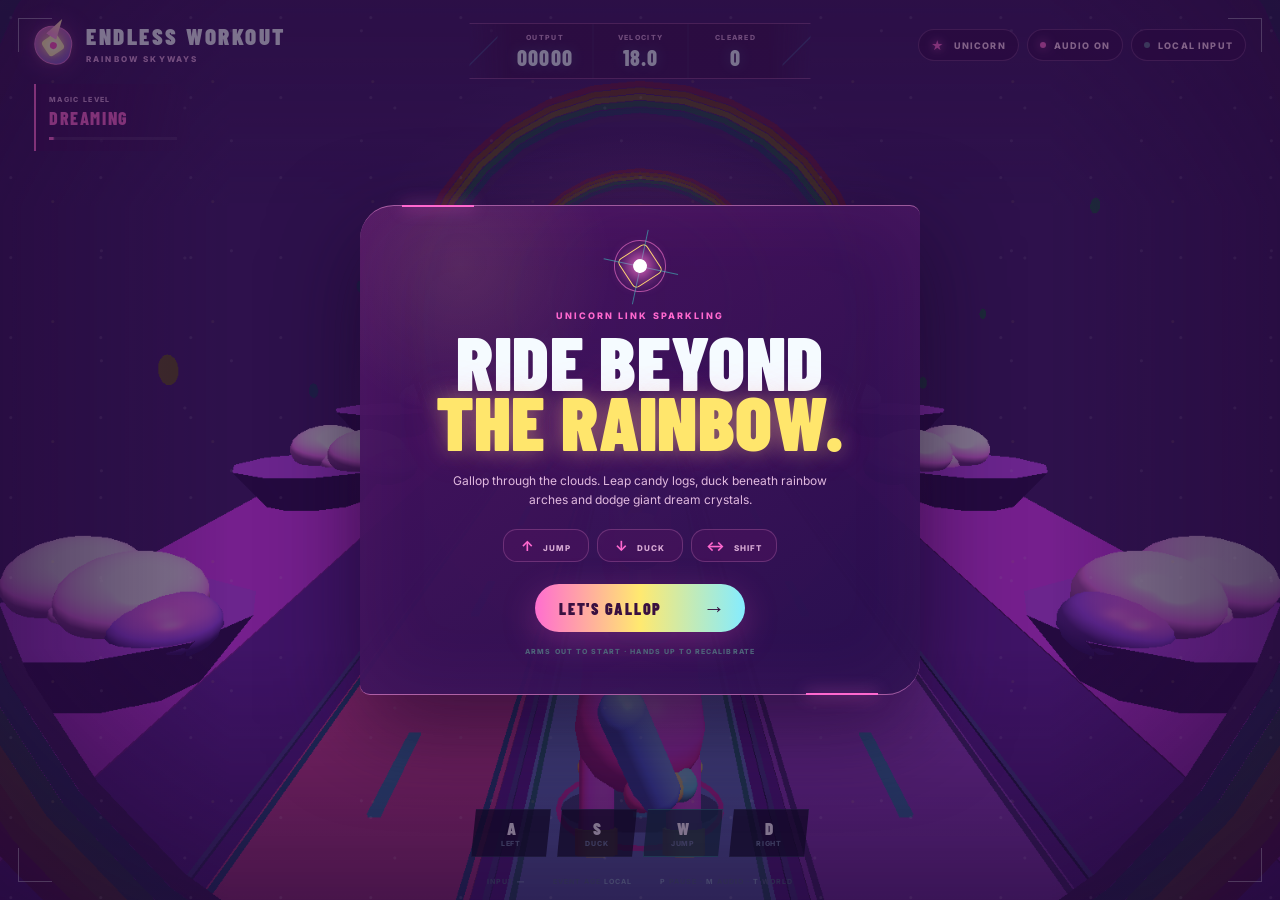
==== index.html @ 3e3524ad "Deploy receiver from e53e423" ====
<!doctype html>
<html lang="en">
  <head>
    <meta charset="UTF-8" />
    <meta name="viewport" content="width=device-width, initial-scale=1.0" />
    <meta name="theme-color" content="#030712" />
    <meta
      name="description"
      content="Power the Kinetic Engine with your movement in Endless Workout."
    />
    <meta property="og:title" content="Endless Workout — The Kinetic Engine" />
    <meta
      property="og:description"
      content="Jump, duck and shift lanes to power an endless machine."
    />
    <meta
      property="og:image"
      content="https://willcalderwood.github.io/endless-workout-receiver/og.png"
    />
    <meta name="twitter:card" content="summary_large_image" />
    <meta name="twitter:title" content="Endless Workout — The Kinetic Engine" />
    <meta
      name="twitter:image"
      content="https://willcalderwood.github.io/endless-workout-receiver/og.png"
    />
    <title>Endless Workout — The Kinetic Engine</title>
    <script type="module" crossorigin src="./assets/halfFloat-CGyGt75T.js"></script>
    <script type="module" crossorigin src="./assets/math.scalar.functions-Bg-lysIT.js"></script>
    <script type="module" crossorigin src="./assets/math.color.pure-EvBOUi5c.js"></script>
    <script type="module" crossorigin src="./assets/typeStore-Cu_sj2zM.js"></script>
    <script type="module" crossorigin src="./assets/logger-CuBYPcDK.js"></script>
    <script type="module" crossorigin src="./assets/guid-DigMbJ0H.js"></script>
    <script type="module" crossorigin src="./assets/drawWrapper-DWLwap_x.js"></script>
    <script type="module" crossorigin src="./assets/shaderStore-D-XQlhUT.js"></script>
    <script type="module" crossorigin src="./assets/internalTexture-DEEFsUfU.js"></script>
    <script type="module" crossorigin src="./assets/preload-helper-CkddClZO.js"></script>
    <script type="module" crossorigin src="./assets/main-DGam23gw.js"></script>
    <link rel="stylesheet" crossorigin href="./assets/main-DDCzw5DS.css">
  </head>
  <body>
    <div id="app"></div>
  </body>
</html>
---- assets/main-DDCzw5DS.css ----
@import "https://fonts.googleapis.com/css2?family=Barlow+Condensed:wght@600;700;800;900&family=Inter:wght@500;600;700;800&display=swap";:root{color:#f5fbff;font-synthesis:none;text-rendering:optimizelegibility;--cyan:#42f5dc;--blue:#41a4ff;--lime:#b8ff4a;--amber:#ffc84b;--red:#ff4a5f;--panel:#050c1beb;--line:#6cc7ff33;background:#030712;font-family:Inter,system-ui,-apple-system,BlinkMacSystemFont,Segoe UI,Roboto,Noto Sans,Ubuntu,Cantarell,Helvetica Neue,sans-serif}*{box-sizing:border-box}html,body,#app,.shell{width:100%;height:100%;margin:0;overflow:hidden}button{font:inherit}.shell{isolation:isolate;background:#030712;position:relative}#game-canvas{touch-action:none;outline:none;width:100%;height:100%;display:block}.screen-vignette,.screen-vignette:after{z-index:1;content:"";pointer-events:none;position:absolute;top:0;bottom:0;left:0;right:0}.screen-vignette{background:linear-gradient(90deg,#01030a75,#0000 18% 82%,#01030a75),linear-gradient(#01040d8f,#0000 23% 72%,#0103098f)}.screen-vignette:after{opacity:.16;background:repeating-linear-gradient(#0000 0 3px,#60dbff14 4px)}.corner{z-index:3;opacity:.45;border-color:var(--cyan);pointer-events:none;width:34px;height:34px;position:absolute}.corner-tl{border-top:1px solid;border-left:1px solid;top:18px;left:18px}.corner-tr{border-top:1px solid;border-right:1px solid;top:18px;right:18px}.corner-bl{border-bottom:1px solid;border-left:1px solid;bottom:18px;left:18px}.corner-br{border-bottom:1px solid;border-right:1px solid;bottom:18px;right:18px}.topbar{z-index:4;pointer-events:none;justify-content:space-between;align-items:center;padding:26px 34px;display:flex;position:absolute;top:0;bottom:auto;left:0;right:0}.brand,.system-controls,.connection,.world-toggle,.audio-toggle{align-items:center;display:flex}.brand{gap:14px}.brand-mark{background:#07232cc2;border:1px solid #42f5dc7a;place-items:center;width:38px;height:38px;display:grid;position:relative;transform:rotate(45deg);box-shadow:inset 0 0 16px #42f5dc1f,0 0 22px #42f5dc29}.brand-mark:before,.brand-mark:after,.brand-mark i{content:"";position:absolute}.brand-mark:before{border:2px solid var(--cyan);border-radius:50%;width:21px;height:21px}.brand-mark:after{width:7px;height:7px;box-shadow:0 0 12px 3px var(--cyan);background:#fff;border-radius:50%}.brand-mark i{background:var(--cyan);width:28px;height:1px}.brand strong,.brand small{display:block}.brand strong{letter-spacing:.11em;font-family:Barlow Condensed,sans-serif;font-size:23px;font-weight:900;line-height:.92}.brand small{color:#6c88a6;letter-spacing:.27em;margin-top:6px;font-size:8px;font-weight:800}.system-controls{pointer-events:auto;gap:8px}.connection,.world-toggle,.audio-toggle{color:#8fa6bd;letter-spacing:.13em;background:#040a18d1;border:1px solid #75a6ce29;border-radius:2px;gap:8px;height:32px;padding:0 12px;font-size:9px;font-weight:800}.connection span,.world-toggle i,.audio-toggle i{background:#60758d;border-radius:50%;width:6px;height:6px}.world-toggle{cursor:pointer}.world-toggle i{width:auto;height:auto;color:var(--cyan);text-shadow:0 0 10px var(--cyan);background:0 0;font-size:12px;font-style:normal}.connection.cast span,.audio-toggle i{background:var(--cyan);box-shadow:0 0 11px var(--cyan)}.audio-toggle{cursor:pointer}.audio-toggle.muted{color:#596779}.audio-toggle.muted i{box-shadow:none;background:#4d5867}.stats{z-index:4;pointer-events:none;background:linear-gradient(90deg,#0000,#040d1ded 12% 88%,#0000);border-top:1px solid #52daff4d;border-bottom:1px solid #52daff21;align-items:stretch;display:flex;position:absolute;top:23px;left:50%;transform:translate(-50%)}.stats:before,.stats:after{content:"";background:linear-gradient(135deg,#0000 48%,#52daff47 50%,#0000 52%);width:28px}.stats div{text-align:center;min-width:95px;padding:9px 17px 8px}.stats div+div{border-left:1px solid #59a6d321}.stats small,.stats strong,.phase-panel small,.phase-panel strong{display:block}.stats small,.phase-panel small{color:#5d7896;letter-spacing:.19em;font-size:7px;font-weight:800}.stats strong{color:#edfaff;letter-spacing:.06em;text-shadow:0 0 14px #66dbff38;margin-top:2px;font-family:Barlow Condensed,sans-serif;font-size:22px;font-weight:800}.phase-panel{z-index:4;border-left:2px solid var(--phase-color,var(--cyan));pointer-events:none;background:linear-gradient(90deg,#030b19e6,#030b1940);width:156px;padding:11px 13px;position:absolute;top:84px;left:34px}.phase-panel[data-accent=lime]{--phase-color:var(--lime)}.phase-panel[data-accent=amber]{--phase-color:var(--amber)}.phase-panel[data-accent=red]{--phase-color:var(--red)}.phase-panel strong{color:var(--phase-color,var(--cyan));letter-spacing:.09em;margin-top:3px;font-family:Barlow Condensed,sans-serif;font-size:18px;font-weight:800}.intensity-track{background:#ffffff17;height:3px;margin-top:8px;display:block;overflow:hidden}.intensity-track i{transform-origin:0;background:var(--phase-color,var(--cyan));width:100%;height:100%;box-shadow:0 0 12px var(--phase-color,var(--cyan));transition:transform .16s linear,background .3s;display:block;transform:scaleX(.035)}.action-flash{z-index:5;opacity:0;color:#bafff5;clip-path:polygon(8px 0,100% 0,calc(100% - 8px) 100%,0 100%);letter-spacing:.18em;text-align:center;pointer-events:none;background:#030e19e6;border:1px solid #42f5dc61;min-width:108px;padding:7px 18px 6px;font-family:Barlow Condensed,sans-serif;font-size:18px;font-weight:900;transition:all .11s ease-out;position:absolute;top:19%;left:50%;transform:translate(-50%,-10px)scale(.92)}.action-flash.visible{opacity:1;transform:translate(-50%)scale(1)}.countdown-overlay{z-index:20;opacity:0;visibility:hidden;color:#fff;pointer-events:none;background:radial-gradient(circle,#16808a6b,#020711eb 40%,#02050db8);place-content:center;justify-items:center;transition:opacity .1s linear;display:grid;position:absolute;top:0;bottom:0;left:0;right:0}.countdown-overlay.visible{opacity:1;visibility:visible}.countdown-core{border:1px solid #42f5dc2e;width:min(44vw,520px);height:min(44vw,520px);animation:5s linear infinite core-rotate;position:absolute;top:50%;left:50%;transform:translate(-50%,-50%)rotate(45deg)}.countdown-core:before,.countdown-core:after{content:"";border:1px solid #42f5dc40;position:absolute;top:12%;bottom:12%;left:12%;right:12%}.countdown-core:after{background:#42f5dc0d;top:28%;bottom:28%;left:28%;right:28%;box-shadow:inset 0 0 40px #42f5dc1f,0 0 50px #42f5dc14}.countdown-overlay small,.countdown-overlay span{z-index:1;letter-spacing:.25em;font-weight:800}.countdown-overlay small{color:var(--cyan);font-size:clamp(15px,1.7vw,27px)}.countdown-overlay strong{z-index:1;text-shadow:0 0 28px #42f5dca6,0 22px 80px #0000008c;margin-top:-.05em;font-family:Barlow Condensed,sans-serif;font-size:clamp(180px,28vw,360px);font-weight:900;line-height:.88}.countdown-overlay span{color:#7190a6;font-size:clamp(7px,.8vw,11px)}.countdown-overlay.pulse strong{animation:.36s ease-out countdown-pulse}@keyframes countdown-pulse{0%{opacity:.28;transform:scale(1.24)}to{opacity:1;transform:scale(1)}}@keyframes core-rotate{to{transform:translate(-50%,-50%)rotate(405deg)}}.overlay{z-index:10;opacity:0;visibility:hidden;background:radial-gradient(circle at 50% 54%,#0f5b622e,#0000 32%),#01040c9e;place-items:center;padding:24px;transition:opacity .18s;display:grid;position:absolute;top:0;bottom:0;left:0;right:0}.overlay.visible{opacity:1;visibility:visible}.overlay-card{text-align:center;background-color:#0000;background-image:linear-gradient(135deg,#0000 15px,#050f20f7 16px),linear-gradient(-45deg,#0000 15px,#050f20f7 16px);background-position:0 0,100% 100%;background-repeat:no-repeat;background-size:52% 52%;background-attachment:scroll,scroll;background-origin:padding-box,padding-box;background-clip:border-box,border-box;border-top:1px solid #54efe373;border-bottom:1px solid #54efe32e;width:min(560px,92vw);padding:34px 46px 38px;position:relative;box-shadow:0 30px 90px #0000008c,inset 0 0 80px #21a0a90f}.overlay-card:before,.overlay-card:after{content:"";background:var(--cyan);width:72px;height:2px;box-shadow:0 0 16px var(--cyan);position:absolute}.overlay-card:before{top:-1px;left:42px}.overlay-card:after{bottom:-1px;right:42px}.core-emblem{border:1px solid #42f5dc5c;width:52px;height:52px;margin:0 auto 18px;position:relative;transform:rotate(45deg)}.core-emblem:before,.core-emblem:after,.core-emblem i,.core-emblem b{content:"";position:absolute}.core-emblem:before{border:1px solid var(--cyan);top:8px;bottom:8px;left:8px;right:8px}.core-emblem:after{box-shadow:0 0 17px 5px var(--cyan);background:#fff;border-radius:50%;top:18px;bottom:18px;left:18px;right:18px}.core-emblem i{background:#42f5dc73;width:76px;height:1px;top:50%;left:-12px}.core-emblem b{background:#42f5dc73;width:1px;height:76px;top:-12px;left:50%}.eyebrow{color:var(--cyan);letter-spacing:.23em;margin:0 0 10px;font-size:9px;font-weight:800}.overlay h1{letter-spacing:-.02em;text-transform:uppercase;margin:0;font-family:Barlow Condensed,sans-serif;font-size:clamp(50px,7vw,76px);font-weight:900;line-height:.79}.overlay h1 em{color:var(--cyan);text-shadow:0 0 24px #42f5dc59;font-style:normal}.overlay[data-mode=game-over] h1 em{color:var(--red);text-shadow:0 0 24px #ff4a5f59}.overlay-card>p:not(.eyebrow){color:#91a8bd;max-width:410px;margin:20px auto;font-size:12px;line-height:1.62}.movement-key{justify-content:center;gap:8px;margin-bottom:22px;display:flex}.movement-key span{color:#6f8399;letter-spacing:.12em;background:#0209158f;border:1px solid #71b0d621;min-width:86px;padding:7px 10px;font-size:8px;font-weight:800}.movement-key b{color:var(--cyan);margin-right:5px;font-size:14px}.overlay button{color:#01131a;background:linear-gradient(90deg, var(--cyan), #80d8ff);clip-path:polygon(8px 0,100% 0,calc(100% - 8px) 100%,0 100%);cursor:pointer;letter-spacing:.11em;border:0;justify-content:space-between;align-items:center;gap:20px;min-width:210px;height:48px;padding:0 18px 0 24px;font-family:Barlow Condensed,sans-serif;font-size:16px;font-weight:900;transition:transform .12s;display:inline-flex;box-shadow:0 10px 34px #42f5dc33}.overlay button:hover,.overlay button:active{transform:scale(1.025)}.overlay button i{font-size:22px;font-style:normal}.pose-hint{color:#4e6379;letter-spacing:.16em;margin-top:15px;font-size:7px;font-weight:800;display:block}.phase-announcement{z-index:6;opacity:0;pointer-events:none;--phase-announcement:var(--cyan);justify-items:center;transition:all .24s ease-out;display:grid;position:absolute;top:27%;left:50%;transform:translate(-50%,18px)scale(.94)}.phase-announcement[data-accent=lime]{--phase-announcement:var(--lime)}.phase-announcement[data-accent=amber]{--phase-announcement:var(--amber)}.phase-announcement[data-accent=red]{--phase-announcement:var(--red)}.phase-announcement.visible{opacity:1;transform:translate(-50%)scale(1)}.phase-announcement small{color:#7590a4;letter-spacing:.28em;font-size:8px;font-weight:800}.phase-announcement strong{color:var(--phase-announcement);letter-spacing:.08em;text-shadow:0 0 28px color-mix(in srgb, var(--phase-announcement) 40%, transparent);margin-top:1px;font-family:Barlow Condensed,sans-serif;font-size:clamp(38px,5.5vw,66px);font-weight:900;line-height:1}.controls{z-index:4;gap:6px;display:flex;position:absolute;bottom:43px;left:50%;transform:translate(-50%)}.controls button{color:#d7e9f5;clip-path:polygon(5px 0,100% 0,calc(100% - 5px) 100%,0 100%);cursor:pointer;background:#030a18c7;border:1px solid #68a8cf29;border-radius:0;min-width:80px;padding:8px 12px}.controls button:hover,.controls button:active{background:#092b35d9;border-color:#42f5dca6}.controls button.primary{background:#0a363ed1;border-color:#42f5dc52}.controls kbd,.controls span{display:block}.controls kbd{color:#fff;font-family:Barlow Condensed,sans-serif;font-size:17px;font-weight:900}.controls span{color:#617b93;letter-spacing:.14em;margin-top:1px;font-size:7px;font-weight:800}.cast-mode .controls{display:none}footer{z-index:4;color:#425a73;letter-spacing:.14em;pointer-events:none;justify-content:center;gap:28px;font-size:7px;font-weight:700;display:flex;position:absolute;top:auto;bottom:14px;left:24px;right:24px}footer strong{color:#7898b2}.cast-mode footer{bottom:22px}.shell[data-state=game-over] .screen-vignette{background:radial-gradient(circle,#0000 30%,#5204125c),linear-gradient(#01040d80,#0000 30%,#01030999)}.shell[data-world=rainbow]{--cyan:#ff68cf;--blue:#79dfff;--lime:#9dff85;--amber:#ffe45e;--red:#ff6d9f;--panel:#2d0c43eb;--line:#ff91e04d;background:#2b123f}.shell[data-world=rainbow] .screen-vignette{background:radial-gradient(circle at 50% 36%,#ffc2f712,#0000 34%),linear-gradient(90deg,#29093e75,#0000 18% 82%,#29093e75),linear-gradient(#35104a57,#0000 23% 72%,#1e093794)}.shell[data-world=rainbow] .screen-vignette:after{opacity:.12;background:radial-gradient(circle at 12% 22%,#fff 0 1px,#0000 2px) 0 0/90px 80px,radial-gradient(circle at 78% 28%,#fff 0 1px,#0000 2px) 0 0/130px 110px,radial-gradient(circle at 33% 68%,#ffe668 0 1px,#0000 2px) 0 0/160px 120px,radial-gradient(circle at 88% 72%,#fff 0 1px,#0000 2px) 0 0/210px 150px}.shell[data-world=rainbow] .brand-mark{background:linear-gradient(145deg,#ff69cdb8,#6f4be2c7);border-color:#ff82dbb8;border-radius:50% 50% 42% 58%;transform:rotate(12deg);box-shadow:inset 0 0 18px #fff3,0 0 24px #ff55cc4d}.shell[data-world=rainbow] .brand-mark:before{background:#fff4a4;border:0;border-radius:4px;width:18px;height:18px;transform:rotate(45deg);box-shadow:0 0 14px #ffe45e}.shell[data-world=rainbow] .brand-mark:after{background:#ff55b9;width:7px;height:7px;box-shadow:0 0 9px 2px #fff}.shell[data-world=rainbow] .brand-mark i{clip-path:polygon(50% 0,100% 100%,0 100%);background:linear-gradient(#fff6a8,#ff8ed9);width:12px;height:21px;top:-10px;transform:rotate(20deg)}.shell[data-world=rainbow] .brand small{color:#e5a9df}.shell[data-world=rainbow] .connection,.shell[data-world=rainbow] .world-toggle,.shell[data-world=rainbow] .audio-toggle{color:#ffd4f2;background:#370e4fc7;border-color:#ffa7e540;border-radius:16px}.shell[data-world=rainbow] .stats{background:linear-gradient(90deg,#0000,#3b1351e6 12% 88%,#0000);border-color:#ff97df59}.shell[data-world=rainbow] .stats small,.shell[data-world=rainbow] .phase-panel small{color:#d6a2d6}.shell[data-world=rainbow] .phase-panel{background:linear-gradient(90deg,#3d0f56eb,#48155e33);border-radius:0 18px 18px 0}.shell[data-world=rainbow] .overlay{background:radial-gradient(circle at 50% 48%,#ff68cf33,#0000 38%),#1f08348f}.shell[data-world=rainbow] .overlay-card{background:radial-gradient(circle at 18% 12%,#ffeb801a,#0000 24%),linear-gradient(145deg,#4a1461f7,#260f4cf7);border-color:#ff9ae08a;border-radius:34px 10px;box-shadow:0 30px 90px #160426a3,inset 0 0 80px #ff57c814}.shell[data-world=rainbow] .core-emblem{border-color:#ff79d394;border-radius:50%;transform:rotate(12deg)}.shell[data-world=rainbow] .core-emblem:before{border-color:#ffe55f;border-radius:5px;transform:rotate(45deg)}.shell[data-world=rainbow] .core-emblem:after{background:#fff;box-shadow:0 0 17px 5px #ff79d3}.shell[data-world=rainbow] .overlay h1{letter-spacing:.005em}.shell[data-world=rainbow] .overlay h1 em,.shell[data-world=rainbow] .overlay[data-mode=game-over] h1 em{color:#ffe66c;text-shadow:0 0 20px #ffe66c59,0 0 42px #ff5acb3d}.shell[data-world=rainbow] .overlay-card>p:not(.eyebrow){color:#e1badf}.shell[data-world=rainbow] .movement-key span{color:#d7aad4;background:#4a135e94;border-color:#ff9bdf38;border-radius:14px}.shell[data-world=rainbow] .overlay button{color:#391040;clip-path:none;background:linear-gradient(90deg,#ff6ecf,#ffe970,#85ecff);border-radius:24px;box-shadow:0 10px 34px #ff53c642}.shell[data-world=rainbow][data-state=game-over] .screen-vignette{background:radial-gradient(circle,#0000 30%,#5a1b7e4d),linear-gradient(#290b424d,#0000 30%,#20093a80)}@media (max-width:820px){.topbar{padding:17px}.brand strong{font-size:18px}.brand-mark{width:31px;height:31px}.audio-toggle,.world-toggle,.connection{padding:0 8px}.audio-toggle span,.world-toggle span,.connection{font-size:7px}.stats{top:68px}.stats div{min-width:72px;padding:7px 9px}.stats strong{font-size:18px}.phase-panel{top:118px;left:18px}.overlay-card{padding:28px 24px 30px}.movement-key span{min-width:70px;padding-inline-start:7px;padding-inline-end:7px}.controls{width:calc(100% - 24px);bottom:34px}.controls button{flex:1;min-width:0}footer{display:none}}
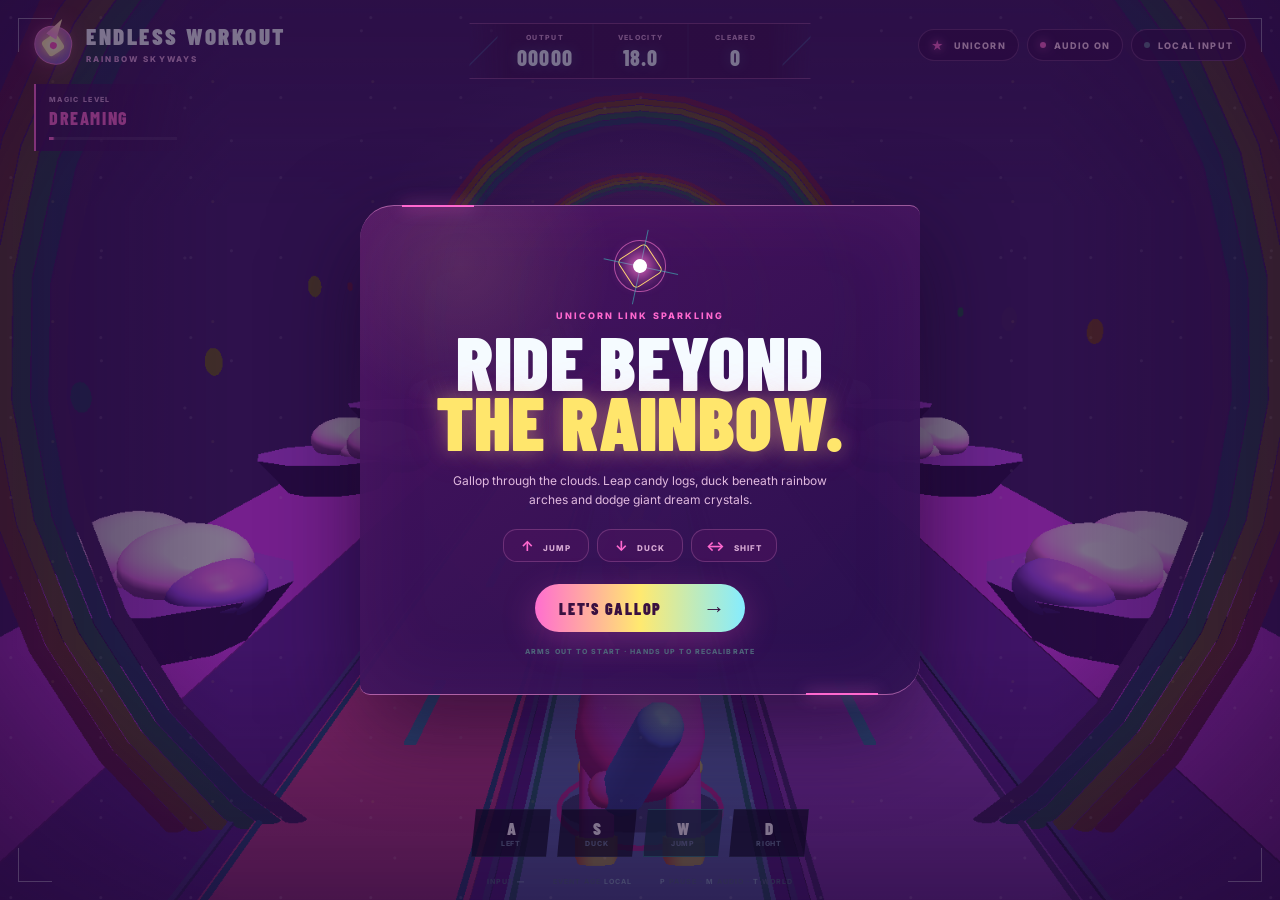
==== commit 589ae034: "Deploy receiver from d49eb2d" ====
--- a/index.html
+++ b/index.html
@@ -34,7 +34,7 @@
     <script type="module" crossorigin src="./assets/shaderStore-D-XQlhUT.js"></script>
     <script type="module" crossorigin src="./assets/internalTexture-DEEFsUfU.js"></script>
     <script type="module" crossorigin src="./assets/preload-helper-CkddClZO.js"></script>
-    <script type="module" crossorigin src="./assets/main-DGam23gw.js"></script>
+    <script type="module" crossorigin src="./assets/main-Bo7nq6jV.js"></script>
     <link rel="stylesheet" crossorigin href="./assets/main-DDCzw5DS.css">
   </head>
   <body>
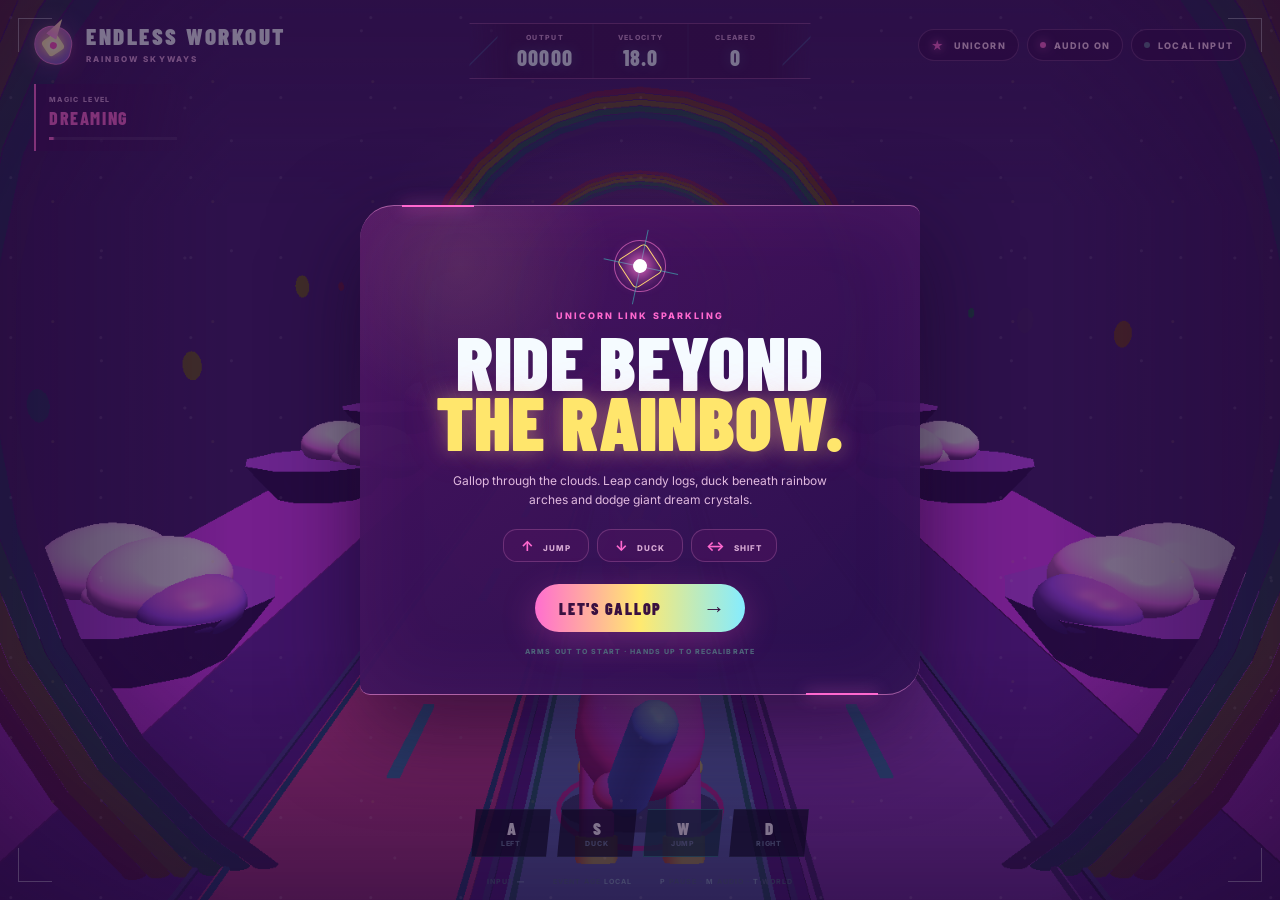
==== commit 14e21abe: "Deploy receiver from 492effd" ====
--- a/index.html
+++ b/index.html
@@ -34,7 +34,7 @@
     <script type="module" crossorigin src="./assets/shaderStore-D-XQlhUT.js"></script>
     <script type="module" crossorigin src="./assets/internalTexture-DEEFsUfU.js"></script>
     <script type="module" crossorigin src="./assets/preload-helper-CkddClZO.js"></script>
-    <script type="module" crossorigin src="./assets/main-Bo7nq6jV.js"></script>
+    <script type="module" crossorigin src="./assets/main-CTyGN_AQ.js"></script>
     <link rel="stylesheet" crossorigin href="./assets/main-DDCzw5DS.css">
   </head>
   <body>
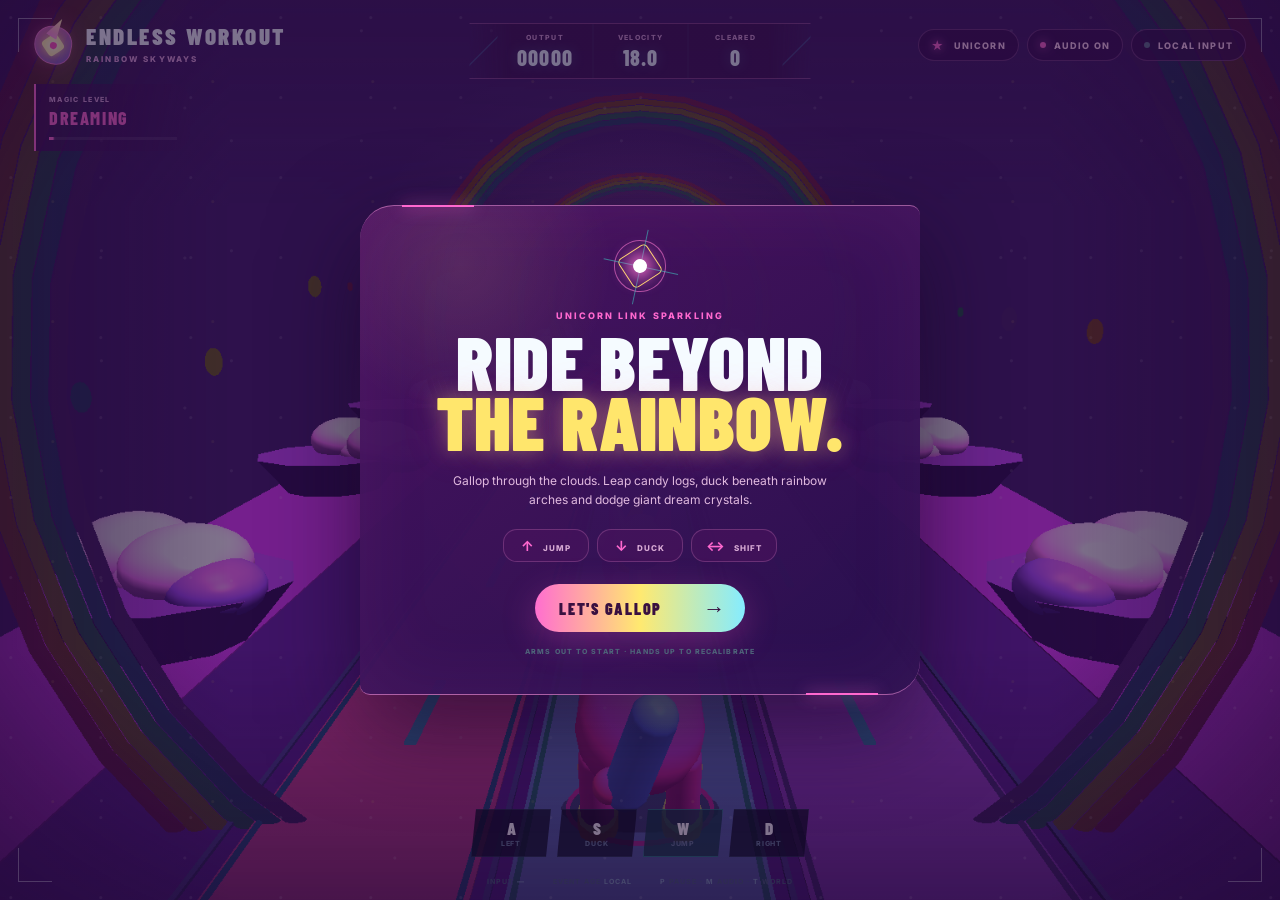
==== commit d75eb071: "Deploy receiver from e033630" ====
--- a/index.html
+++ b/index.html
@@ -27,15 +27,21 @@
     <script type="module" crossorigin src="./assets/halfFloat-CGyGt75T.js"></script>
     <script type="module" crossorigin src="./assets/math.scalar.functions-Bg-lysIT.js"></script>
     <script type="module" crossorigin src="./assets/math.color.pure-EvBOUi5c.js"></script>
-    <script type="module" crossorigin src="./assets/typeStore-Cu_sj2zM.js"></script>
     <script type="module" crossorigin src="./assets/logger-CuBYPcDK.js"></script>
     <script type="module" crossorigin src="./assets/guid-DigMbJ0H.js"></script>
-    <script type="module" crossorigin src="./assets/drawWrapper-DWLwap_x.js"></script>
+    <script type="module" crossorigin src="./assets/baseTexture.pure-Crr2pyZe.js"></script>
+    <script type="module" crossorigin src="./assets/typeStore-Cu_sj2zM.js"></script>
     <script type="module" crossorigin src="./assets/shaderStore-D-XQlhUT.js"></script>
     <script type="module" crossorigin src="./assets/internalTexture-DEEFsUfU.js"></script>
     <script type="module" crossorigin src="./assets/preload-helper-CkddClZO.js"></script>
-    <script type="module" crossorigin src="./assets/main-CTyGN_AQ.js"></script>
-    <link rel="stylesheet" crossorigin href="./assets/main-DDCzw5DS.css">
+    <script type="module" crossorigin src="./assets/postProcess.pure-CHfMHiqd.js"></script>
+    <script type="module" crossorigin src="./assets/fileTools.pure-DlBdK7kQ.js"></script>
+    <script type="module" crossorigin src="./assets/tools.pure-_d7qaL6T.js"></script>
+    <script type="module" crossorigin src="./assets/texture.pure-Cvn_fG4A.js"></script>
+    <script type="module" crossorigin src="./assets/sphericalPolynomial.pure-BtMr_ZXT.js"></script>
+    <script type="module" crossorigin src="./assets/textureLoaderManager-B6XkDvTL.js"></script>
+    <script type="module" crossorigin src="./assets/main-DaXzMej8.js"></script>
+    <link rel="stylesheet" crossorigin href="./assets/main-BEB62rip.css">
   </head>
   <body>
     <div id="app"></div>
--- a/assets/main-BEB62rip.css
+++ b/assets/main-BEB62rip.css
@@ -0,0 +1 @@
+@import "https://fonts.googleapis.com/css2?family=Barlow+Condensed:wght@600;700;800;900&family=Inter:wght@500;600;700;800&display=swap";:root{color:#f5fbff;font-synthesis:none;text-rendering:optimizelegibility;--cyan:#42f5dc;--blue:#41a4ff;--lime:#b8ff4a;--amber:#ffc84b;--red:#ff4a5f;--panel:#050c1beb;--line:#6cc7ff33;background:#030712;font-family:Inter,system-ui,-apple-system,BlinkMacSystemFont,Segoe UI,Roboto,Noto Sans,Ubuntu,Cantarell,Helvetica Neue,sans-serif}*{box-sizing:border-box}html,body,#app,.shell{width:100%;height:100%;margin:0;overflow:hidden}button{font:inherit}.shell{isolation:isolate;background:#030712;position:relative}#game-canvas{image-rendering:auto;touch-action:none;outline:none;width:100%;height:100%;display:block}.screen-vignette,.screen-vignette:after{z-index:1;content:"";pointer-events:none;position:absolute;top:0;bottom:0;left:0;right:0}.screen-vignette{background:linear-gradient(90deg,#01030a75,#0000 18% 82%,#01030a75),linear-gradient(#01040d8f,#0000 23% 72%,#0103098f)}.screen-vignette:after{opacity:.16;background:repeating-linear-gradient(#0000 0 3px,#60dbff14 4px)}.corner{z-index:3;opacity:.45;border-color:var(--cyan);pointer-events:none;width:34px;height:34px;position:absolute}.corner-tl{border-top:1px solid;border-left:1px solid;top:18px;left:18px}.corner-tr{border-top:1px solid;border-right:1px solid;top:18px;right:18px}.corner-bl{border-bottom:1px solid;border-left:1px solid;bottom:18px;left:18px}.corner-br{border-bottom:1px solid;border-right:1px solid;bottom:18px;right:18px}.topbar{z-index:4;pointer-events:none;justify-content:space-between;align-items:center;padding:26px 34px;display:flex;position:absolute;top:0;bottom:auto;left:0;right:0}.brand,.system-controls,.connection,.world-toggle,.audio-toggle{align-items:center;display:flex}.brand{gap:14px}.brand-mark{background:#07232cc2;border:1px solid #42f5dc7a;place-items:center;width:38px;height:38px;display:grid;position:relative;transform:rotate(45deg);box-shadow:inset 0 0 16px #42f5dc1f,0 0 22px #42f5dc29}.brand-mark:before,.brand-mark:after,.brand-mark i{content:"";position:absolute}.brand-mark:before{border:2px solid var(--cyan);border-radius:50%;width:21px;height:21px}.brand-mark:after{width:7px;height:7px;box-shadow:0 0 12px 3px var(--cyan);background:#fff;border-radius:50%}.brand-mark i{background:var(--cyan);width:28px;height:1px}.brand strong,.brand small{display:block}.brand strong{letter-spacing:.11em;font-family:Barlow Condensed,sans-serif;font-size:23px;font-weight:900;line-height:.92}.brand small{color:#6c88a6;letter-spacing:.27em;margin-top:6px;font-size:8px;font-weight:800}.system-controls{pointer-events:auto;gap:8px}.connection,.world-toggle,.audio-toggle{color:#8fa6bd;letter-spacing:.13em;background:#040a18d1;border:1px solid #75a6ce29;border-radius:2px;gap:8px;height:32px;padding:0 12px;font-size:9px;font-weight:800}.connection span,.world-toggle i,.audio-toggle i{background:#60758d;border-radius:50%;width:6px;height:6px}.world-toggle{cursor:pointer}.world-toggle i{width:auto;height:auto;color:var(--cyan);text-shadow:0 0 10px var(--cyan);background:0 0;font-size:12px;font-style:normal}.connection.cast span,.audio-toggle i{background:var(--cyan);box-shadow:0 0 11px var(--cyan)}.audio-toggle{cursor:pointer}.audio-toggle.muted{color:#596779}.audio-toggle.muted i{box-shadow:none;background:#4d5867}.stats{z-index:4;pointer-events:none;background:linear-gradient(90deg,#0000,#040d1ded 12% 88%,#0000);border-top:1px solid #52daff4d;border-bottom:1px solid #52daff21;align-items:stretch;display:flex;position:absolute;top:23px;left:50%;transform:translate(-50%)}.stats:before,.stats:after{content:"";background:linear-gradient(135deg,#0000 48%,#52daff47 50%,#0000 52%);width:28px}.stats div{text-align:center;min-width:95px;padding:9px 17px 8px}.stats div+div{border-left:1px solid #59a6d321}.stats small,.stats strong,.phase-panel small,.phase-panel strong{display:block}.stats small,.phase-panel small{color:#5d7896;letter-spacing:.19em;font-size:7px;font-weight:800}.stats strong{color:#edfaff;letter-spacing:.06em;text-shadow:0 0 14px #66dbff38;margin-top:2px;font-family:Barlow Condensed,sans-serif;font-size:22px;font-weight:800}.phase-panel{z-index:4;border-left:2px solid var(--phase-color,var(--cyan));pointer-events:none;background:linear-gradient(90deg,#030b19e6,#030b1940);width:156px;padding:11px 13px;position:absolute;top:84px;left:34px}.phase-panel[data-accent=lime]{--phase-color:var(--lime)}.phase-panel[data-accent=amber]{--phase-color:var(--amber)}.phase-panel[data-accent=red]{--phase-color:var(--red)}.phase-panel strong{color:var(--phase-color,var(--cyan));letter-spacing:.09em;margin-top:3px;font-family:Barlow Condensed,sans-serif;font-size:18px;font-weight:800}.intensity-track{background:#ffffff17;height:3px;margin-top:8px;display:block;overflow:hidden}.intensity-track i{transform-origin:0;background:var(--phase-color,var(--cyan));width:100%;height:100%;box-shadow:0 0 12px var(--phase-color,var(--cyan));transition:transform .16s linear,background .3s;display:block;transform:scaleX(.035)}.action-flash{z-index:5;opacity:0;color:#bafff5;clip-path:polygon(8px 0,100% 0,calc(100% - 8px) 100%,0 100%);letter-spacing:.18em;text-align:center;pointer-events:none;background:#030e19e6;border:1px solid #42f5dc61;min-width:108px;padding:7px 18px 6px;font-family:Barlow Condensed,sans-serif;font-size:18px;font-weight:900;transition:all .11s ease-out;position:absolute;top:19%;left:50%;transform:translate(-50%,-10px)scale(.92)}.action-flash.visible{opacity:1;transform:translate(-50%)scale(1)}.countdown-overlay{z-index:20;opacity:0;visibility:hidden;color:#fff;pointer-events:none;background:radial-gradient(circle,#16808a6b,#020711eb 40%,#02050db8);place-content:center;justify-items:center;transition:opacity .1s linear;display:grid;position:absolute;top:0;bottom:0;left:0;right:0}.countdown-overlay.visible{opacity:1;visibility:visible}.countdown-core{border:1px solid #42f5dc2e;width:min(44vw,520px);height:min(44vw,520px);animation:5s linear infinite core-rotate;position:absolute;top:50%;left:50%;transform:translate(-50%,-50%)rotate(45deg)}.countdown-core:before,.countdown-core:after{content:"";border:1px solid #42f5dc40;position:absolute;top:12%;bottom:12%;left:12%;right:12%}.countdown-core:after{background:#42f5dc0d;top:28%;bottom:28%;left:28%;right:28%;box-shadow:inset 0 0 40px #42f5dc1f,0 0 50px #42f5dc14}.countdown-overlay small,.countdown-overlay span{z-index:1;letter-spacing:.25em;font-weight:800}.countdown-overlay small{color:var(--cyan);font-size:clamp(15px,1.7vw,27px)}.countdown-overlay strong{z-index:1;text-shadow:0 0 28px #42f5dca6,0 22px 80px #0000008c;margin-top:-.05em;font-family:Barlow Condensed,sans-serif;font-size:clamp(180px,28vw,360px);font-weight:900;line-height:.88}.countdown-overlay span{color:#7190a6;font-size:clamp(7px,.8vw,11px)}.countdown-overlay.pulse strong{animation:.36s ease-out countdown-pulse}@keyframes countdown-pulse{0%{opacity:.28;transform:scale(1.24)}to{opacity:1;transform:scale(1)}}@keyframes core-rotate{to{transform:translate(-50%,-50%)rotate(405deg)}}.overlay{z-index:10;opacity:0;visibility:hidden;background:radial-gradient(circle at 50% 54%,#0f5b622e,#0000 32%),#01040c9e;place-items:center;padding:24px;transition:opacity .18s;display:grid;position:absolute;top:0;bottom:0;left:0;right:0}.overlay.visible{opacity:1;visibility:visible}.overlay-card{text-align:center;background-color:#0000;background-image:linear-gradient(135deg,#0000 15px,#050f20f7 16px),linear-gradient(-45deg,#0000 15px,#050f20f7 16px);background-position:0 0,100% 100%;background-repeat:no-repeat;background-size:52% 52%;background-attachment:scroll,scroll;background-origin:padding-box,padding-box;background-clip:border-box,border-box;border-top:1px solid #54efe373;border-bottom:1px solid #54efe32e;width:min(560px,92vw);padding:34px 46px 38px;position:relative;box-shadow:0 30px 90px #0000008c,inset 0 0 80px #21a0a90f}.overlay-card:before,.overlay-card:after{content:"";background:var(--cyan);width:72px;height:2px;box-shadow:0 0 16px var(--cyan);position:absolute}.overlay-card:before{top:-1px;left:42px}.overlay-card:after{bottom:-1px;right:42px}.core-emblem{border:1px solid #42f5dc5c;width:52px;height:52px;margin:0 auto 18px;position:relative;transform:rotate(45deg)}.core-emblem:before,.core-emblem:after,.core-emblem i,.core-emblem b{content:"";position:absolute}.core-emblem:before{border:1px solid var(--cyan);top:8px;bottom:8px;left:8px;right:8px}.core-emblem:after{box-shadow:0 0 17px 5px var(--cyan);background:#fff;border-radius:50%;top:18px;bottom:18px;left:18px;right:18px}.core-emblem i{background:#42f5dc73;width:76px;height:1px;top:50%;left:-12px}.core-emblem b{background:#42f5dc73;width:1px;height:76px;top:-12px;left:50%}.eyebrow{color:var(--cyan);letter-spacing:.23em;margin:0 0 10px;font-size:9px;font-weight:800}.overlay h1{letter-spacing:-.02em;text-transform:uppercase;margin:0;font-family:Barlow Condensed,sans-serif;font-size:clamp(50px,7vw,76px);font-weight:900;line-height:.79}.overlay h1 em{color:var(--cyan);text-shadow:0 0 24px #42f5dc59;font-style:normal}.overlay[data-mode=game-over] h1 em{color:var(--red);text-shadow:0 0 24px #ff4a5f59}.overlay-card>p:not(.eyebrow){color:#91a8bd;max-width:410px;margin:20px auto;font-size:12px;line-height:1.62}.movement-key{justify-content:center;gap:8px;margin-bottom:22px;display:flex}.movement-key span{color:#6f8399;letter-spacing:.12em;background:#0209158f;border:1px solid #71b0d621;min-width:86px;padding:7px 10px;font-size:8px;font-weight:800}.movement-key b{color:var(--cyan);margin-right:5px;font-size:14px}.overlay button{color:#01131a;background:linear-gradient(90deg, var(--cyan), #80d8ff);clip-path:polygon(8px 0,100% 0,calc(100% - 8px) 100%,0 100%);cursor:pointer;letter-spacing:.11em;border:0;justify-content:space-between;align-items:center;gap:20px;min-width:210px;height:48px;padding:0 18px 0 24px;font-family:Barlow Condensed,sans-serif;font-size:16px;font-weight:900;transition:transform .12s;display:inline-flex;box-shadow:0 10px 34px #42f5dc33}.overlay button:hover,.overlay button:active{transform:scale(1.025)}.overlay button i{font-size:22px;font-style:normal}.pose-hint{color:#4e6379;letter-spacing:.16em;margin-top:15px;font-size:7px;font-weight:800;display:block}.phase-announcement{z-index:6;opacity:0;pointer-events:none;--phase-announcement:var(--cyan);justify-items:center;transition:all .24s ease-out;display:grid;position:absolute;top:27%;left:50%;transform:translate(-50%,18px)scale(.94)}.phase-announcement[data-accent=lime]{--phase-announcement:var(--lime)}.phase-announcement[data-accent=amber]{--phase-announcement:var(--amber)}.phase-announcement[data-accent=red]{--phase-announcement:var(--red)}.phase-announcement.visible{opacity:1;transform:translate(-50%)scale(1)}.phase-announcement small{color:#7590a4;letter-spacing:.28em;font-size:8px;font-weight:800}.phase-announcement strong{color:var(--phase-announcement);letter-spacing:.08em;text-shadow:0 0 28px color-mix(in srgb, var(--phase-announcement) 40%, transparent);margin-top:1px;font-family:Barlow Condensed,sans-serif;font-size:clamp(38px,5.5vw,66px);font-weight:900;line-height:1}.controls{z-index:4;gap:6px;display:flex;position:absolute;bottom:43px;left:50%;transform:translate(-50%)}.controls button{color:#d7e9f5;clip-path:polygon(5px 0,100% 0,calc(100% - 5px) 100%,0 100%);cursor:pointer;background:#030a18c7;border:1px solid #68a8cf29;border-radius:0;min-width:80px;padding:8px 12px}.controls button:hover,.controls button:active{background:#092b35d9;border-color:#42f5dca6}.controls button.primary{background:#0a363ed1;border-color:#42f5dc52}.controls kbd,.controls span{display:block}.controls kbd{color:#fff;font-family:Barlow Condensed,sans-serif;font-size:17px;font-weight:900}.controls span{color:#617b93;letter-spacing:.14em;margin-top:1px;font-size:7px;font-weight:800}.cast-mode .controls{display:none}footer{z-index:4;color:#425a73;letter-spacing:.14em;pointer-events:none;justify-content:center;gap:28px;font-size:7px;font-weight:700;display:flex;position:absolute;top:auto;bottom:14px;left:24px;right:24px}footer strong{color:#7898b2}.cast-mode footer{bottom:22px}.shell[data-state=game-over] .screen-vignette{background:radial-gradient(circle,#0000 30%,#5204125c),linear-gradient(#01040d80,#0000 30%,#01030999)}.shell[data-world=rainbow]{--cyan:#ff68cf;--blue:#79dfff;--lime:#9dff85;--amber:#ffe45e;--red:#ff6d9f;--panel:#2d0c43eb;--line:#ff91e04d;background:#2b123f}.shell[data-world=rainbow] .screen-vignette{background:radial-gradient(circle at 50% 36%,#ffc2f712,#0000 34%),linear-gradient(90deg,#29093e75,#0000 18% 82%,#29093e75),linear-gradient(#35104a57,#0000 23% 72%,#1e093794)}.shell[data-world=rainbow] .screen-vignette:after{opacity:.12;background:radial-gradient(circle at 12% 22%,#fff 0 1px,#0000 2px) 0 0/90px 80px,radial-gradient(circle at 78% 28%,#fff 0 1px,#0000 2px) 0 0/130px 110px,radial-gradient(circle at 33% 68%,#ffe668 0 1px,#0000 2px) 0 0/160px 120px,radial-gradient(circle at 88% 72%,#fff 0 1px,#0000 2px) 0 0/210px 150px}.shell[data-world=rainbow] .brand-mark{background:linear-gradient(145deg,#ff69cdb8,#6f4be2c7);border-color:#ff82dbb8;border-radius:50% 50% 42% 58%;transform:rotate(12deg);box-shadow:inset 0 0 18px #fff3,0 0 24px #ff55cc4d}.shell[data-world=rainbow] .brand-mark:before{background:#fff4a4;border:0;border-radius:4px;width:18px;height:18px;transform:rotate(45deg);box-shadow:0 0 14px #ffe45e}.shell[data-world=rainbow] .brand-mark:after{background:#ff55b9;width:7px;height:7px;box-shadow:0 0 9px 2px #fff}.shell[data-world=rainbow] .brand-mark i{clip-path:polygon(50% 0,100% 100%,0 100%);background:linear-gradient(#fff6a8,#ff8ed9);width:12px;height:21px;top:-10px;transform:rotate(20deg)}.shell[data-world=rainbow] .brand small{color:#e5a9df}.shell[data-world=rainbow] .connection,.shell[data-world=rainbow] .world-toggle,.shell[data-world=rainbow] .audio-toggle{color:#ffd4f2;background:#370e4fc7;border-color:#ffa7e540;border-radius:16px}.shell[data-world=rainbow] .stats{background:linear-gradient(90deg,#0000,#3b1351e6 12% 88%,#0000);border-color:#ff97df59}.shell[data-world=rainbow] .stats small,.shell[data-world=rainbow] .phase-panel small{color:#d6a2d6}.shell[data-world=rainbow] .phase-panel{background:linear-gradient(90deg,#3d0f56eb,#48155e33);border-radius:0 18px 18px 0}.shell[data-world=rainbow] .overlay{background:radial-gradient(circle at 50% 48%,#ff68cf33,#0000 38%),#1f08348f}.shell[data-world=rainbow] .overlay-card{background:radial-gradient(circle at 18% 12%,#ffeb801a,#0000 24%),linear-gradient(145deg,#4a1461f7,#260f4cf7);border-color:#ff9ae08a;border-radius:34px 10px;box-shadow:0 30px 90px #160426a3,inset 0 0 80px #ff57c814}.shell[data-world=rainbow] .core-emblem{border-color:#ff79d394;border-radius:50%;transform:rotate(12deg)}.shell[data-world=rainbow] .core-emblem:before{border-color:#ffe55f;border-radius:5px;transform:rotate(45deg)}.shell[data-world=rainbow] .core-emblem:after{background:#fff;box-shadow:0 0 17px 5px #ff79d3}.shell[data-world=rainbow] .overlay h1{letter-spacing:.005em}.shell[data-world=rainbow] .overlay h1 em,.shell[data-world=rainbow] .overlay[data-mode=game-over] h1 em{color:#ffe66c;text-shadow:0 0 20px #ffe66c59,0 0 42px #ff5acb3d}.shell[data-world=rainbow] .overlay-card>p:not(.eyebrow){color:#e1badf}.shell[data-world=rainbow] .movement-key span{color:#d7aad4;background:#4a135e94;border-color:#ff9bdf38;border-radius:14px}.shell[data-world=rainbow] .overlay button{color:#391040;clip-path:none;background:linear-gradient(90deg,#ff6ecf,#ffe970,#85ecff);border-radius:24px;box-shadow:0 10px 34px #ff53c642}.shell[data-world=rainbow][data-state=game-over] .screen-vignette{background:radial-gradient(circle,#0000 30%,#5a1b7e4d),linear-gradient(#290b424d,#0000 30%,#20093a80)}@media (max-width:820px){.topbar{padding:17px}.brand strong{font-size:18px}.brand-mark{width:31px;height:31px}.audio-toggle,.world-toggle,.connection{padding:0 8px}.audio-toggle span,.world-toggle span,.connection{font-size:7px}.stats{top:68px}.stats div{min-width:72px;padding:7px 9px}.stats strong{font-size:18px}.phase-panel{top:118px;left:18px}.overlay-card{padding:28px 24px 30px}.movement-key span{min-width:70px;padding-inline-start:7px;padding-inline-end:7px}.controls{width:calc(100% - 24px);bottom:34px}.controls button{flex:1;min-width:0}footer{display:none}}
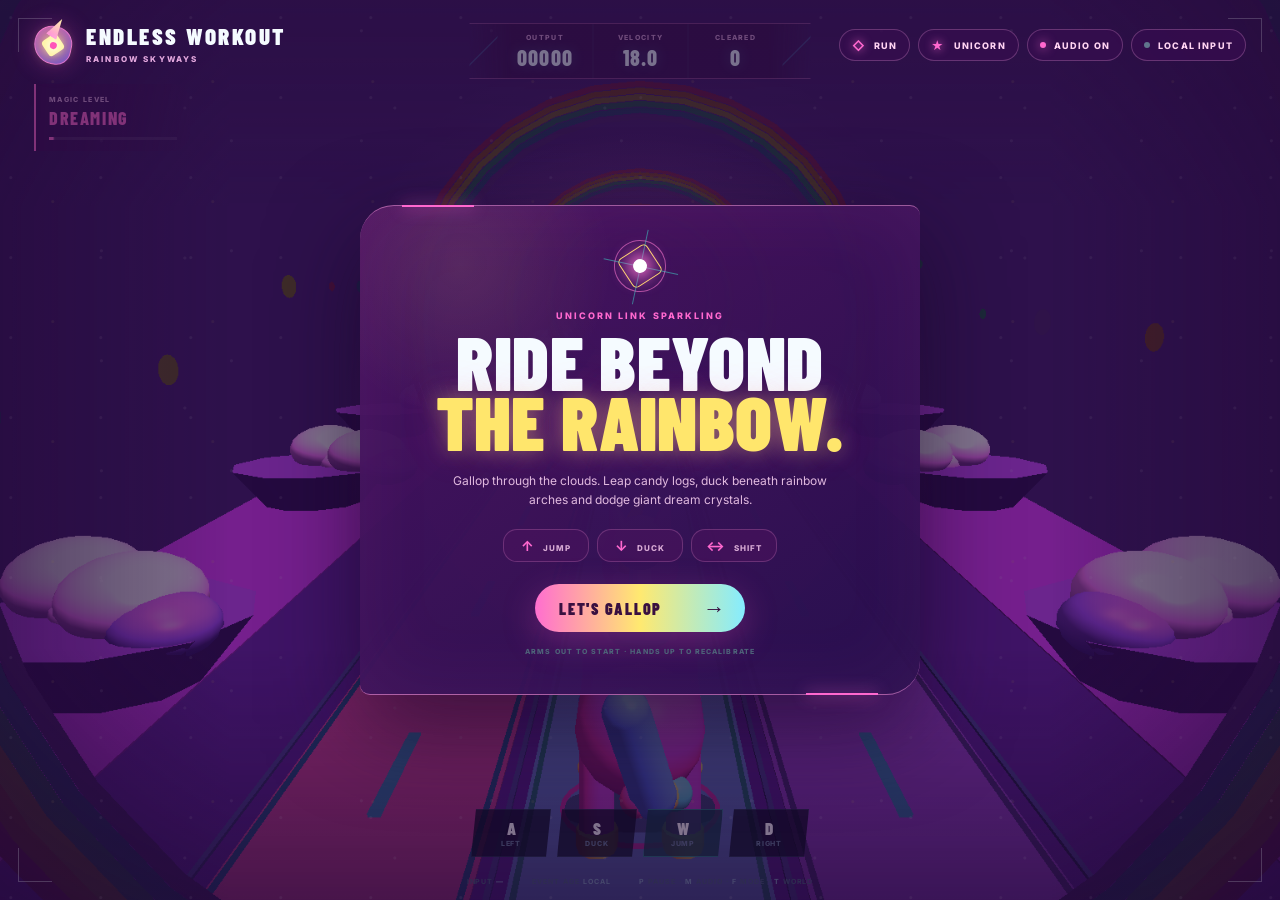
==== commit eea3b196: "Deploy receiver from 5a45170" ====
--- a/index.html
+++ b/index.html
@@ -40,8 +40,8 @@
     <script type="module" crossorigin src="./assets/texture.pure-Cvn_fG4A.js"></script>
     <script type="module" crossorigin src="./assets/sphericalPolynomial.pure-BtMr_ZXT.js"></script>
     <script type="module" crossorigin src="./assets/textureLoaderManager-B6XkDvTL.js"></script>
-    <script type="module" crossorigin src="./assets/main-DaXzMej8.js"></script>
-    <link rel="stylesheet" crossorigin href="./assets/main-BEB62rip.css">
+    <script type="module" crossorigin src="./assets/main-DO_ZeSyM.js"></script>
+    <link rel="stylesheet" crossorigin href="./assets/main-0HyZuzjo.css">
   </head>
   <body>
     <div id="app"></div>
--- a/assets/main-0HyZuzjo.css
+++ b/assets/main-0HyZuzjo.css
@@ -0,0 +1 @@
+@import "https://fonts.googleapis.com/css2?family=Barlow+Condensed:wght@600;700;800;900&family=Inter:wght@500;600;700;800&display=swap";:root{color:#f5fbff;font-synthesis:none;text-rendering:optimizelegibility;--cyan:#42f5dc;--blue:#41a4ff;--lime:#b8ff4a;--amber:#ffc84b;--red:#ff4a5f;--panel:#050c1beb;--line:#6cc7ff33;background:#030712;font-family:Inter,system-ui,-apple-system,BlinkMacSystemFont,Segoe UI,Roboto,Noto Sans,Ubuntu,Cantarell,Helvetica Neue,sans-serif}*{box-sizing:border-box}html,body,#app,.shell{width:100%;height:100%;margin:0;overflow:hidden}button{font:inherit}.shell{isolation:isolate;background:#030712;position:relative}#game-canvas{image-rendering:auto;touch-action:none;outline:none;width:100%;height:100%;display:block}.screen-vignette,.screen-vignette:after{z-index:1;content:"";pointer-events:none;position:absolute;top:0;bottom:0;left:0;right:0}.screen-vignette{background:linear-gradient(90deg,#01030a75,#0000 18% 82%,#01030a75),linear-gradient(#01040d8f,#0000 23% 72%,#0103098f)}.screen-vignette:after{opacity:.16;background:repeating-linear-gradient(#0000 0 3px,#60dbff14 4px)}.corner{z-index:3;opacity:.45;border-color:var(--cyan);pointer-events:none;width:34px;height:34px;position:absolute}.corner-tl{border-top:1px solid;border-left:1px solid;top:18px;left:18px}.corner-tr{border-top:1px solid;border-right:1px solid;top:18px;right:18px}.corner-bl{border-bottom:1px solid;border-left:1px solid;bottom:18px;left:18px}.corner-br{border-bottom:1px solid;border-right:1px solid;bottom:18px;right:18px}.topbar{z-index:12;pointer-events:none;justify-content:space-between;align-items:center;padding:26px 34px;display:flex;position:absolute;top:0;bottom:auto;left:0;right:0}.brand,.system-controls,.connection,.mode-toggle,.world-toggle,.audio-toggle{align-items:center;display:flex}.brand{gap:14px}.brand-mark{background:#07232cc2;border:1px solid #42f5dc7a;place-items:center;width:38px;height:38px;display:grid;position:relative;transform:rotate(45deg);box-shadow:inset 0 0 16px #42f5dc1f,0 0 22px #42f5dc29}.brand-mark:before,.brand-mark:after,.brand-mark i{content:"";position:absolute}.brand-mark:before{border:2px solid var(--cyan);border-radius:50%;width:21px;height:21px}.brand-mark:after{width:7px;height:7px;box-shadow:0 0 12px 3px var(--cyan);background:#fff;border-radius:50%}.brand-mark i{background:var(--cyan);width:28px;height:1px}.brand strong,.brand small{display:block}.brand strong{letter-spacing:.11em;font-family:Barlow Condensed,sans-serif;font-size:23px;font-weight:900;line-height:.92}.brand small{color:#6c88a6;letter-spacing:.27em;margin-top:6px;font-size:8px;font-weight:800}.system-controls{pointer-events:auto;gap:8px}.connection,.mode-toggle,.world-toggle,.audio-toggle{color:#8fa6bd;letter-spacing:.13em;background:#040a18d1;border:1px solid #75a6ce29;border-radius:2px;gap:8px;height:32px;padding:0 12px;font-size:9px;font-weight:800}.connection span,.mode-toggle i,.world-toggle i,.audio-toggle i{background:#60758d;border-radius:50%;width:6px;height:6px}.world-toggle,.mode-toggle{cursor:pointer}.world-toggle i,.mode-toggle i{width:auto;height:auto;color:var(--cyan);text-shadow:0 0 10px var(--cyan);background:0 0;font-size:12px;font-style:normal}.connection.cast span,.audio-toggle i{background:var(--cyan);box-shadow:0 0 11px var(--cyan)}.audio-toggle{cursor:pointer}.audio-toggle.muted{color:#596779}.audio-toggle.muted i{box-shadow:none;background:#4d5867}.stats{z-index:4;pointer-events:none;background:linear-gradient(90deg,#0000,#040d1ded 12% 88%,#0000);border-top:1px solid #52daff4d;border-bottom:1px solid #52daff21;align-items:stretch;display:flex;position:absolute;top:23px;left:50%;transform:translate(-50%)}.stats:before,.stats:after{content:"";background:linear-gradient(135deg,#0000 48%,#52daff47 50%,#0000 52%);width:28px}.stats div{text-align:center;min-width:95px;padding:9px 17px 8px}.stats div+div{border-left:1px solid #59a6d321}.stats small,.stats strong,.phase-panel small,.phase-panel strong{display:block}.stats small,.phase-panel small{color:#5d7896;letter-spacing:.19em;font-size:7px;font-weight:800}.stats strong{color:#edfaff;letter-spacing:.06em;text-shadow:0 0 14px #66dbff38;margin-top:2px;font-family:Barlow Condensed,sans-serif;font-size:22px;font-weight:800}.phase-panel{z-index:4;border-left:2px solid var(--phase-color,var(--cyan));pointer-events:none;background:linear-gradient(90deg,#030b19e6,#030b1940);width:156px;padding:11px 13px;position:absolute;top:84px;left:34px}.phase-panel[data-accent=lime]{--phase-color:var(--lime)}.phase-panel[data-accent=amber]{--phase-color:var(--amber)}.phase-panel[data-accent=red]{--phase-color:var(--red)}.phase-panel strong{color:var(--phase-color,var(--cyan));letter-spacing:.09em;margin-top:3px;font-family:Barlow Condensed,sans-serif;font-size:18px;font-weight:800}.intensity-track{background:#ffffff17;height:3px;margin-top:8px;display:block;overflow:hidden}.intensity-track i{transform-origin:0;background:var(--phase-color,var(--cyan));width:100%;height:100%;box-shadow:0 0 12px var(--phase-color,var(--cyan));transition:transform .16s linear,background .3s;display:block;transform:scaleX(.035)}.action-flash{z-index:5;opacity:0;color:#bafff5;clip-path:polygon(8px 0,100% 0,calc(100% - 8px) 100%,0 100%);letter-spacing:.18em;text-align:center;pointer-events:none;background:#030e19e6;border:1px solid #42f5dc61;min-width:108px;padding:7px 18px 6px;font-family:Barlow Condensed,sans-serif;font-size:18px;font-weight:900;transition:all .11s ease-out;position:absolute;top:19%;left:50%;transform:translate(-50%,-10px)scale(.92)}.action-flash.visible{opacity:1;transform:translate(-50%)scale(1)}.countdown-overlay{z-index:20;opacity:0;visibility:hidden;color:#fff;pointer-events:none;background:radial-gradient(circle,#16808a6b,#020711eb 40%,#02050db8);place-content:center;justify-items:center;transition:opacity .1s linear;display:grid;position:absolute;top:0;bottom:0;left:0;right:0}.countdown-overlay.visible{opacity:1;visibility:visible}.countdown-core{border:1px solid #42f5dc2e;width:min(44vw,520px);height:min(44vw,520px);animation:5s linear infinite core-rotate;position:absolute;top:50%;left:50%;transform:translate(-50%,-50%)rotate(45deg)}.countdown-core:before,.countdown-core:after{content:"";border:1px solid #42f5dc40;position:absolute;top:12%;bottom:12%;left:12%;right:12%}.countdown-core:after{background:#42f5dc0d;top:28%;bottom:28%;left:28%;right:28%;box-shadow:inset 0 0 40px #42f5dc1f,0 0 50px #42f5dc14}.countdown-overlay small,.countdown-overlay span{z-index:1;letter-spacing:.25em;font-weight:800}.countdown-overlay small{color:var(--cyan);font-size:clamp(15px,1.7vw,27px)}.countdown-overlay strong{z-index:1;text-shadow:0 0 28px #42f5dca6,0 22px 80px #0000008c;margin-top:-.05em;font-family:Barlow Condensed,sans-serif;font-size:clamp(180px,28vw,360px);font-weight:900;line-height:.88}.countdown-overlay span{color:#7190a6;font-size:clamp(7px,.8vw,11px)}.countdown-overlay.pulse strong{animation:.36s ease-out countdown-pulse}@keyframes countdown-pulse{0%{opacity:.28;transform:scale(1.24)}to{opacity:1;transform:scale(1)}}@keyframes core-rotate{to{transform:translate(-50%,-50%)rotate(405deg)}}.overlay{z-index:10;opacity:0;visibility:hidden;background:radial-gradient(circle at 50% 54%,#0f5b622e,#0000 32%),#01040c9e;place-items:center;padding:24px;transition:opacity .18s;display:grid;position:absolute;top:0;bottom:0;left:0;right:0}.overlay.visible{opacity:1;visibility:visible}.overlay-card{text-align:center;background-color:#0000;background-image:linear-gradient(135deg,#0000 15px,#050f20f7 16px),linear-gradient(-45deg,#0000 15px,#050f20f7 16px);background-position:0 0,100% 100%;background-repeat:no-repeat;background-size:52% 52%;background-attachment:scroll,scroll;background-origin:padding-box,padding-box;background-clip:border-box,border-box;border-top:1px solid #54efe373;border-bottom:1px solid #54efe32e;width:min(560px,92vw);padding:34px 46px 38px;position:relative;box-shadow:0 30px 90px #0000008c,inset 0 0 80px #21a0a90f}.overlay-card:before,.overlay-card:after{content:"";background:var(--cyan);width:72px;height:2px;box-shadow:0 0 16px var(--cyan);position:absolute}.overlay-card:before{top:-1px;left:42px}.overlay-card:after{bottom:-1px;right:42px}.core-emblem{border:1px solid #42f5dc5c;width:52px;height:52px;margin:0 auto 18px;position:relative;transform:rotate(45deg)}.core-emblem:before,.core-emblem:after,.core-emblem i,.core-emblem b{content:"";position:absolute}.core-emblem:before{border:1px solid var(--cyan);top:8px;bottom:8px;left:8px;right:8px}.core-emblem:after{box-shadow:0 0 17px 5px var(--cyan);background:#fff;border-radius:50%;top:18px;bottom:18px;left:18px;right:18px}.core-emblem i{background:#42f5dc73;width:76px;height:1px;top:50%;left:-12px}.core-emblem b{background:#42f5dc73;width:1px;height:76px;top:-12px;left:50%}.eyebrow{color:var(--cyan);letter-spacing:.23em;margin:0 0 10px;font-size:9px;font-weight:800}.overlay h1{letter-spacing:-.02em;text-transform:uppercase;margin:0;font-family:Barlow Condensed,sans-serif;font-size:clamp(50px,7vw,76px);font-weight:900;line-height:.79}.overlay h1 em{color:var(--cyan);text-shadow:0 0 24px #42f5dc59;font-style:normal}.overlay[data-mode=game-over] h1 em{color:var(--red);text-shadow:0 0 24px #ff4a5f59}.overlay-card>p:not(.eyebrow){color:#91a8bd;max-width:410px;margin:20px auto;font-size:12px;line-height:1.62}.movement-key{justify-content:center;gap:8px;margin-bottom:22px;display:flex}.movement-key span{color:#6f8399;letter-spacing:.12em;background:#0209158f;border:1px solid #71b0d621;min-width:86px;padding:7px 10px;font-size:8px;font-weight:800}.movement-key b{color:var(--cyan);margin-right:5px;font-size:14px}.overlay button{color:#01131a;background:linear-gradient(90deg, var(--cyan), #80d8ff);clip-path:polygon(8px 0,100% 0,calc(100% - 8px) 100%,0 100%);cursor:pointer;letter-spacing:.11em;border:0;justify-content:space-between;align-items:center;gap:20px;min-width:210px;height:48px;padding:0 18px 0 24px;font-family:Barlow Condensed,sans-serif;font-size:16px;font-weight:900;transition:transform .12s;display:inline-flex;box-shadow:0 10px 34px #42f5dc33}.overlay button:hover,.overlay button:active{transform:scale(1.025)}.overlay button i{font-size:22px;font-style:normal}.pose-hint{color:#4e6379;letter-spacing:.16em;margin-top:15px;font-size:7px;font-weight:800;display:block}.phase-announcement{z-index:6;opacity:0;pointer-events:none;--phase-announcement:var(--cyan);justify-items:center;transition:all .24s ease-out;display:grid;position:absolute;top:27%;left:50%;transform:translate(-50%,18px)scale(.94)}.phase-announcement[data-accent=lime]{--phase-announcement:var(--lime)}.phase-announcement[data-accent=amber]{--phase-announcement:var(--amber)}.phase-announcement[data-accent=red]{--phase-announcement:var(--red)}.phase-announcement.visible{opacity:1;transform:translate(-50%)scale(1)}.phase-announcement small{color:#7590a4;letter-spacing:.28em;font-size:8px;font-weight:800}.phase-announcement strong{color:var(--phase-announcement);letter-spacing:.08em;text-shadow:0 0 28px color-mix(in srgb, var(--phase-announcement) 40%, transparent);margin-top:1px;font-family:Barlow Condensed,sans-serif;font-size:clamp(38px,5.5vw,66px);font-weight:900;line-height:1}.controls{z-index:4;gap:6px;display:flex;position:absolute;bottom:43px;left:50%;transform:translate(-50%)}.controls button{color:#d7e9f5;clip-path:polygon(5px 0,100% 0,calc(100% - 5px) 100%,0 100%);cursor:pointer;background:#030a18c7;border:1px solid #68a8cf29;border-radius:0;min-width:80px;padding:8px 12px}.controls button:hover,.controls button:active{background:#092b35d9;border-color:#42f5dca6}.controls button.primary{background:#0a363ed1;border-color:#42f5dc52}.controls kbd,.controls span{display:block}.controls kbd{color:#fff;font-family:Barlow Condensed,sans-serif;font-size:17px;font-weight:900}.controls span{color:#617b93;letter-spacing:.14em;margin-top:1px;font-size:7px;font-weight:800}.cast-mode .controls{display:none}footer{z-index:4;color:#425a73;letter-spacing:.14em;pointer-events:none;justify-content:center;gap:28px;font-size:7px;font-weight:700;display:flex;position:absolute;top:auto;bottom:14px;left:24px;right:24px}footer strong{color:#7898b2}.cast-mode footer{bottom:22px}.shell[data-state=game-over] .screen-vignette{background:radial-gradient(circle,#0000 30%,#5204125c),linear-gradient(#01040d80,#0000 30%,#01030999)}.shell[data-world=rainbow]{--cyan:#ff68cf;--blue:#79dfff;--lime:#9dff85;--amber:#ffe45e;--red:#ff6d9f;--panel:#2d0c43eb;--line:#ff91e04d;background:#2b123f}.shell[data-world=rainbow] .screen-vignette{background:radial-gradient(circle at 50% 36%,#ffc2f712,#0000 34%),linear-gradient(90deg,#29093e75,#0000 18% 82%,#29093e75),linear-gradient(#35104a57,#0000 23% 72%,#1e093794)}.shell[data-world=rainbow] .screen-vignette:after{opacity:.12;background:radial-gradient(circle at 12% 22%,#fff 0 1px,#0000 2px) 0 0/90px 80px,radial-gradient(circle at 78% 28%,#fff 0 1px,#0000 2px) 0 0/130px 110px,radial-gradient(circle at 33% 68%,#ffe668 0 1px,#0000 2px) 0 0/160px 120px,radial-gradient(circle at 88% 72%,#fff 0 1px,#0000 2px) 0 0/210px 150px}.shell[data-world=rainbow] .brand-mark{background:linear-gradient(145deg,#ff69cdb8,#6f4be2c7);border-color:#ff82dbb8;border-radius:50% 50% 42% 58%;transform:rotate(12deg);box-shadow:inset 0 0 18px #fff3,0 0 24px #ff55cc4d}.shell[data-world=rainbow] .brand-mark:before{background:#fff4a4;border:0;border-radius:4px;width:18px;height:18px;transform:rotate(45deg);box-shadow:0 0 14px #ffe45e}.shell[data-world=rainbow] .brand-mark:after{background:#ff55b9;width:7px;height:7px;box-shadow:0 0 9px 2px #fff}.shell[data-world=rainbow] .brand-mark i{clip-path:polygon(50% 0,100% 100%,0 100%);background:linear-gradient(#fff6a8,#ff8ed9);width:12px;height:21px;top:-10px;transform:rotate(20deg)}.shell[data-world=rainbow] .brand small{color:#e5a9df}.shell[data-world=rainbow] .connection,.shell[data-world=rainbow] .mode-toggle,.shell[data-world=rainbow] .world-toggle,.shell[data-world=rainbow] .audio-toggle{color:#ffd4f2;background:#370e4fc7;border-color:#ffa7e540;border-radius:16px}.shell[data-world=rainbow] .stats{background:linear-gradient(90deg,#0000,#3b1351e6 12% 88%,#0000);border-color:#ff97df59}.shell[data-world=rainbow] .stats small,.shell[data-world=rainbow] .phase-panel small{color:#d6a2d6}.shell[data-world=rainbow] .phase-panel{background:linear-gradient(90deg,#3d0f56eb,#48155e33);border-radius:0 18px 18px 0}.shell[data-world=rainbow] .overlay{background:radial-gradient(circle at 50% 48%,#ff68cf33,#0000 38%),#1f08348f}.shell[data-world=rainbow] .overlay-card{background:radial-gradient(circle at 18% 12%,#ffeb801a,#0000 24%),linear-gradient(145deg,#4a1461f7,#260f4cf7);border-color:#ff9ae08a;border-radius:34px 10px;box-shadow:0 30px 90px #160426a3,inset 0 0 80px #ff57c814}.shell[data-world=rainbow] .core-emblem{border-color:#ff79d394;border-radius:50%;transform:rotate(12deg)}.shell[data-world=rainbow] .core-emblem:before{border-color:#ffe55f;border-radius:5px;transform:rotate(45deg)}.shell[data-world=rainbow] .core-emblem:after{background:#fff;box-shadow:0 0 17px 5px #ff79d3}.shell[data-world=rainbow] .overlay h1{letter-spacing:.005em}.shell[data-world=rainbow] .overlay h1 em,.shell[data-world=rainbow] .overlay[data-mode=game-over] h1 em{color:#ffe66c;text-shadow:0 0 20px #ffe66c59,0 0 42px #ff5acb3d}.shell[data-world=rainbow] .overlay-card>p:not(.eyebrow){color:#e1badf}.shell[data-world=rainbow] .movement-key span{color:#d7aad4;background:#4a135e94;border-color:#ff9bdf38;border-radius:14px}.shell[data-world=rainbow] .overlay button{color:#391040;clip-path:none;background:linear-gradient(90deg,#ff6ecf,#ffe970,#85ecff);border-radius:24px;box-shadow:0 10px 34px #ff53c642}.shell[data-world=rainbow][data-state=game-over] .screen-vignette{background:radial-gradient(circle,#0000 30%,#5a1b7e4d),linear-gradient(#290b424d,#0000 30%,#20093a80)}.shell[data-mode=flight] .screen-vignette:after{opacity:.1;background:linear-gradient(90deg,#0000 49.8%,#6fefff1f 50%,#0000 50.2%),linear-gradient(#0000 49.8%,#ff69d51a 50%,#0000 50.2%)}.shell[data-mode=flight] .brand-mark{border-radius:50% 8%;transform:rotate(45deg)scale(1.06)}.shell[data-mode=flight] .mode-toggle{color:#fff;border-color:#ff67d085;box-shadow:inset 0 0 18px #ff67d024}.shell[data-mode=flight] .mode-toggle i{color:#ff75d5;text-shadow:0 0 12px #ff4ec8}.shell[data-mode=flight] .overlay-card{border-color:#ff65d06b;box-shadow:0 0 70px #5c3eff2e,inset 0 0 55px #ff48c412}.shell[data-mode=flight] .movement-key span{background:#3416698c;border-color:#6ae9ff57}@media (max-width:820px){.topbar{padding:17px}.brand strong{font-size:18px}.brand-mark{width:31px;height:31px}.audio-toggle,.mode-toggle,.world-toggle,.connection{padding:0 8px}.audio-toggle span,.mode-toggle span,.world-toggle span,.connection{font-size:7px}.stats{top:68px}.stats div{min-width:72px;padding:7px 9px}.stats strong{font-size:18px}.phase-panel{top:118px;left:18px}.overlay-card{padding:28px 24px 30px}.movement-key span{min-width:70px;padding-inline-start:7px;padding-inline-end:7px}.controls{width:calc(100% - 24px);bottom:34px}.controls button{flex:1;min-width:0}footer{display:none}}
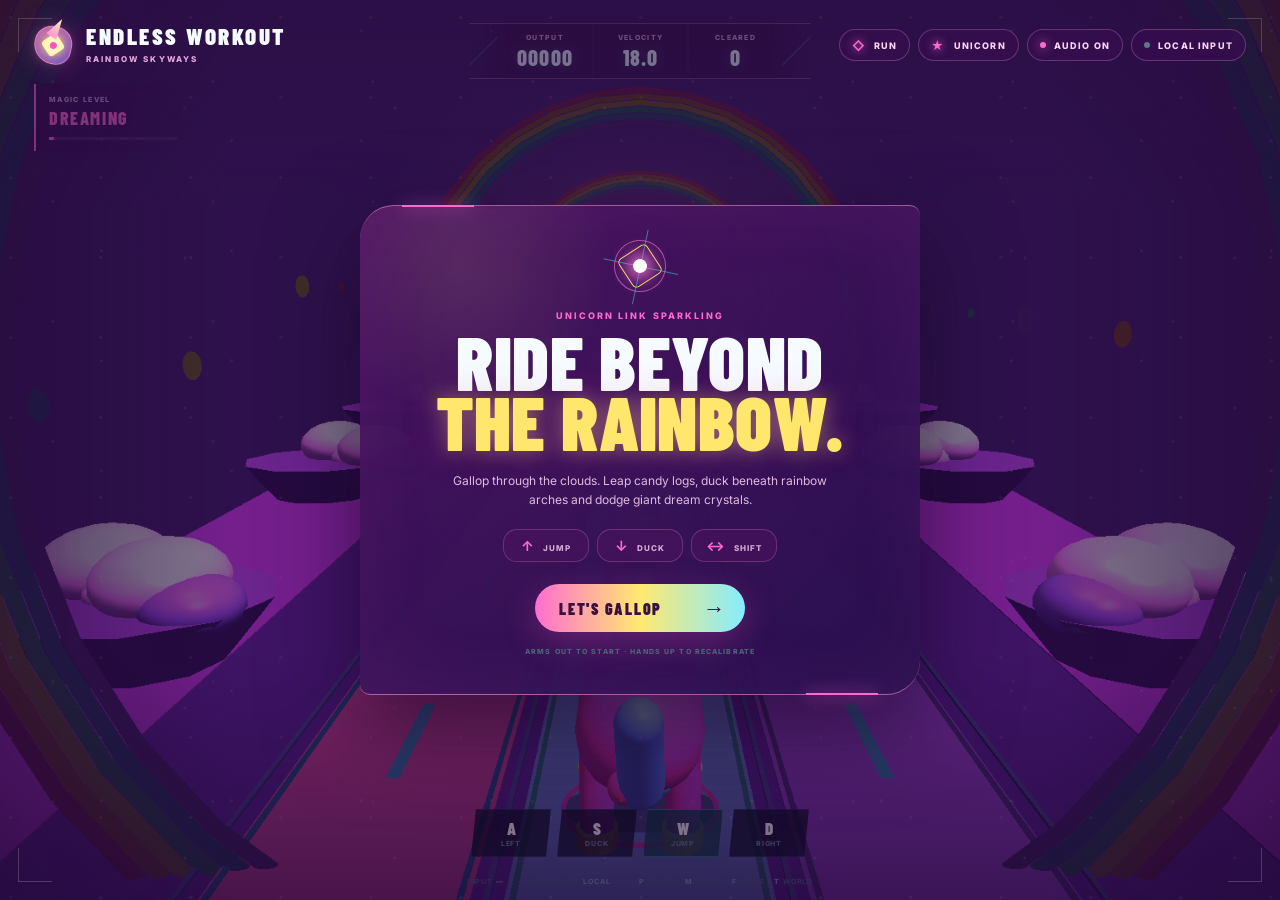
==== commit 7451b748: "Deploy receiver from 3a92b09" ====
--- a/index.html
+++ b/index.html
@@ -40,7 +40,7 @@
     <script type="module" crossorigin src="./assets/texture.pure-Cvn_fG4A.js"></script>
     <script type="module" crossorigin src="./assets/sphericalPolynomial.pure-BtMr_ZXT.js"></script>
     <script type="module" crossorigin src="./assets/textureLoaderManager-B6XkDvTL.js"></script>
-    <script type="module" crossorigin src="./assets/main-DO_ZeSyM.js"></script>
+    <script type="module" crossorigin src="./assets/main-CuhKUYvH.js"></script>
     <link rel="stylesheet" crossorigin href="./assets/main-0HyZuzjo.css">
   </head>
   <body>
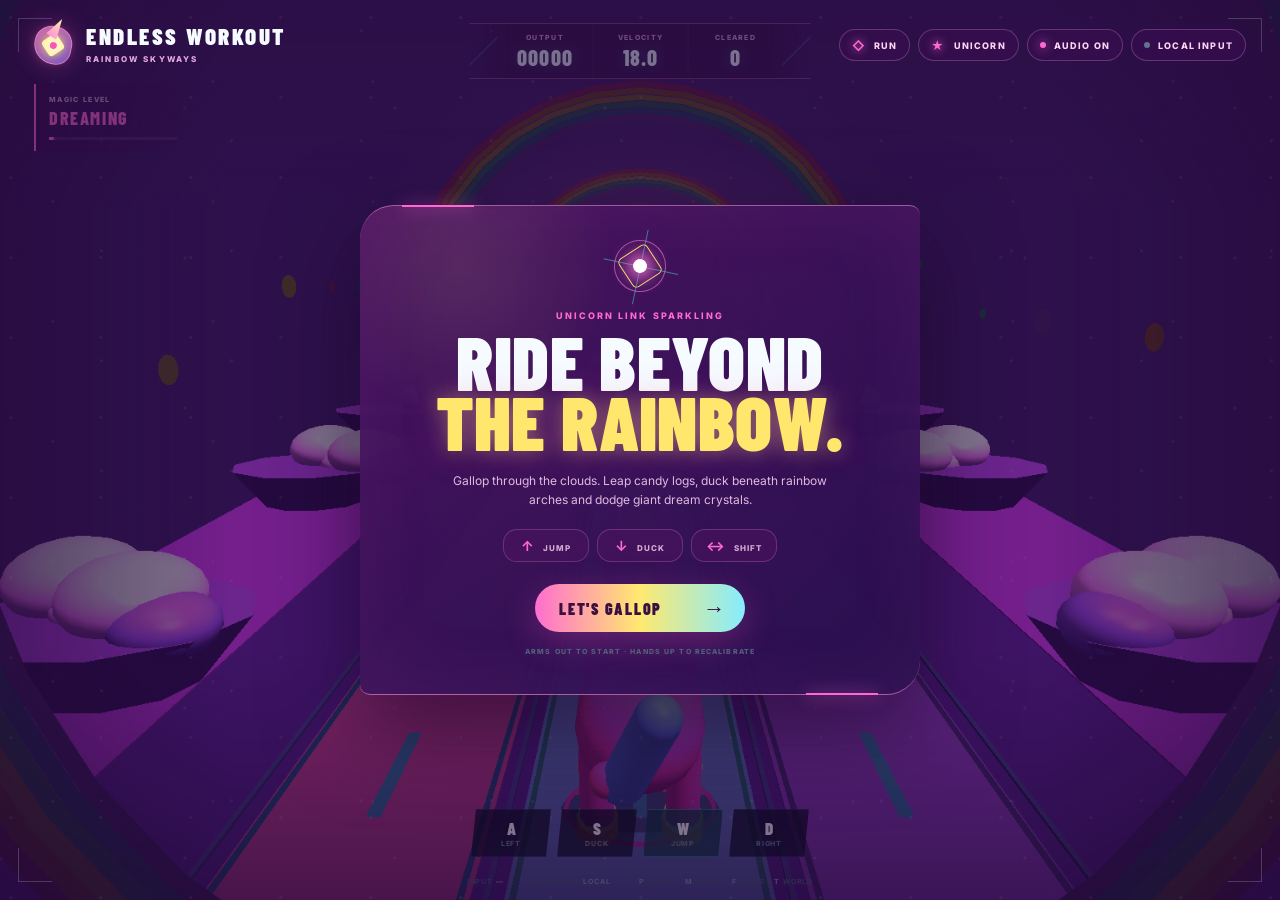
==== commit fa0c231b: "Deploy receiver from a9e9a26" ====
--- a/index.html
+++ b/index.html
@@ -40,7 +40,7 @@
     <script type="module" crossorigin src="./assets/texture.pure-Cvn_fG4A.js"></script>
     <script type="module" crossorigin src="./assets/sphericalPolynomial.pure-BtMr_ZXT.js"></script>
     <script type="module" crossorigin src="./assets/textureLoaderManager-B6XkDvTL.js"></script>
-    <script type="module" crossorigin src="./assets/main-CuhKUYvH.js"></script>
+    <script type="module" crossorigin src="./assets/main-CN07WX3U.js"></script>
     <link rel="stylesheet" crossorigin href="./assets/main-0HyZuzjo.css">
   </head>
   <body>
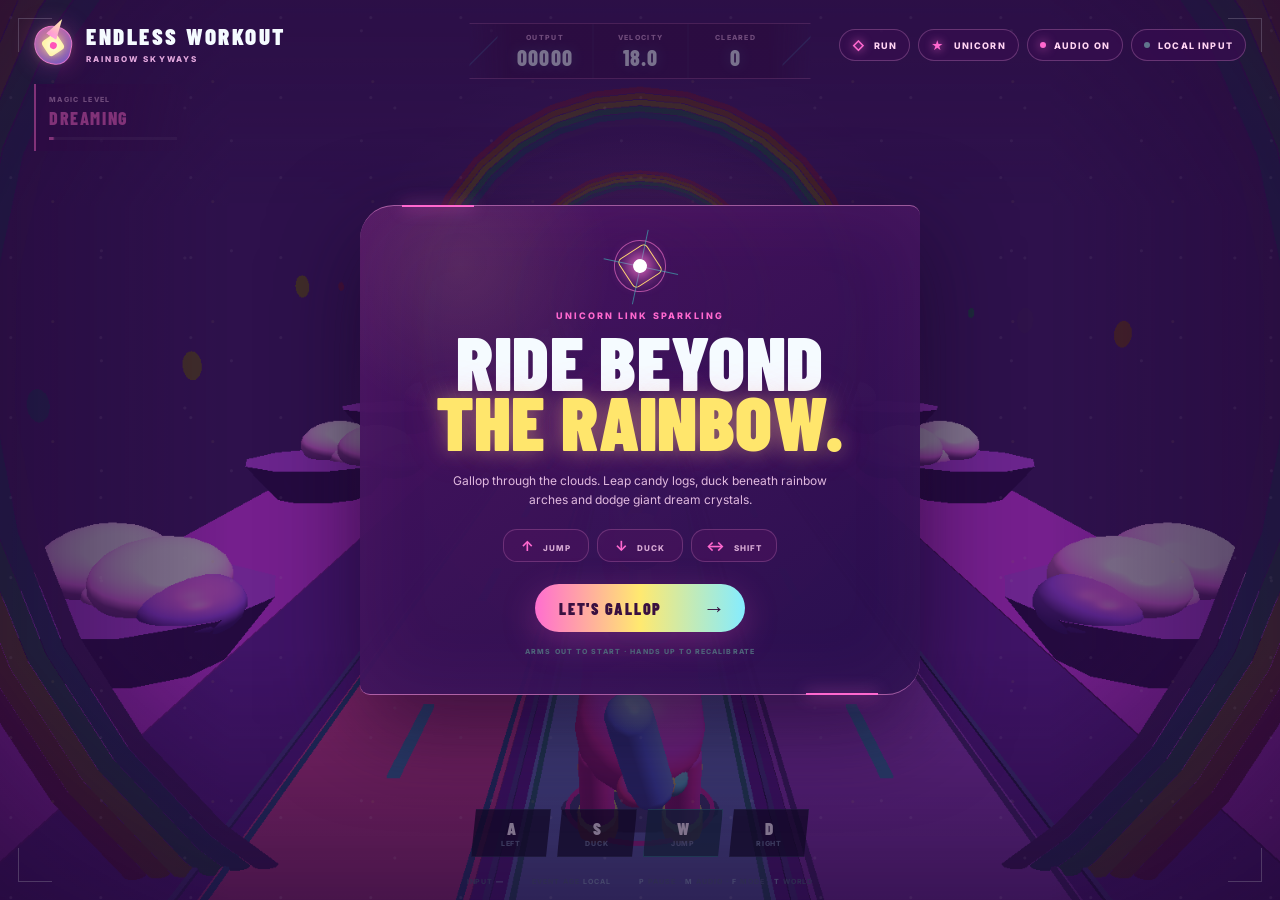
==== commit cdef44ca: "Deploy receiver from b9269a1" ====
--- a/index.html
+++ b/index.html
@@ -40,7 +40,7 @@
     <script type="module" crossorigin src="./assets/texture.pure-Cvn_fG4A.js"></script>
     <script type="module" crossorigin src="./assets/sphericalPolynomial.pure-BtMr_ZXT.js"></script>
     <script type="module" crossorigin src="./assets/textureLoaderManager-B6XkDvTL.js"></script>
-    <script type="module" crossorigin src="./assets/main-CN07WX3U.js"></script>
+    <script type="module" crossorigin src="./assets/main-DDHvyf8i.js"></script>
     <link rel="stylesheet" crossorigin href="./assets/main-0HyZuzjo.css">
   </head>
   <body>
